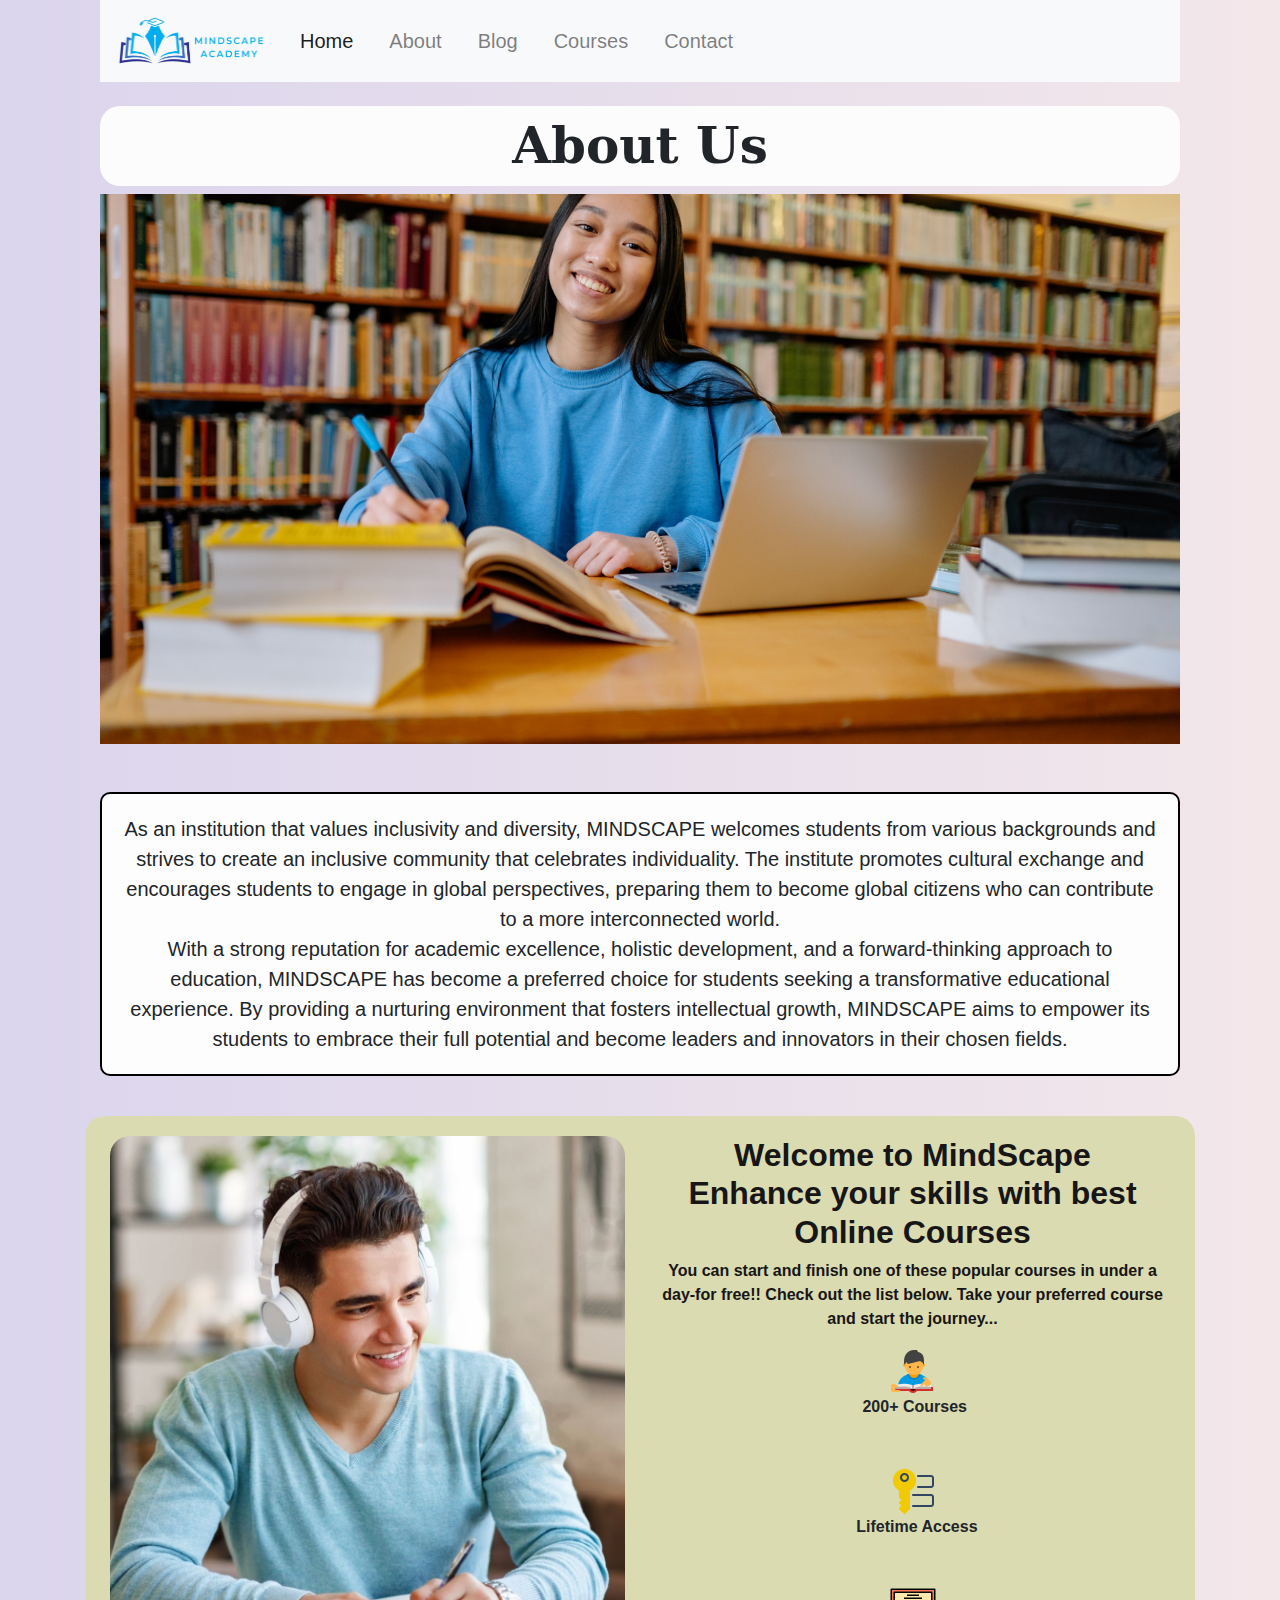
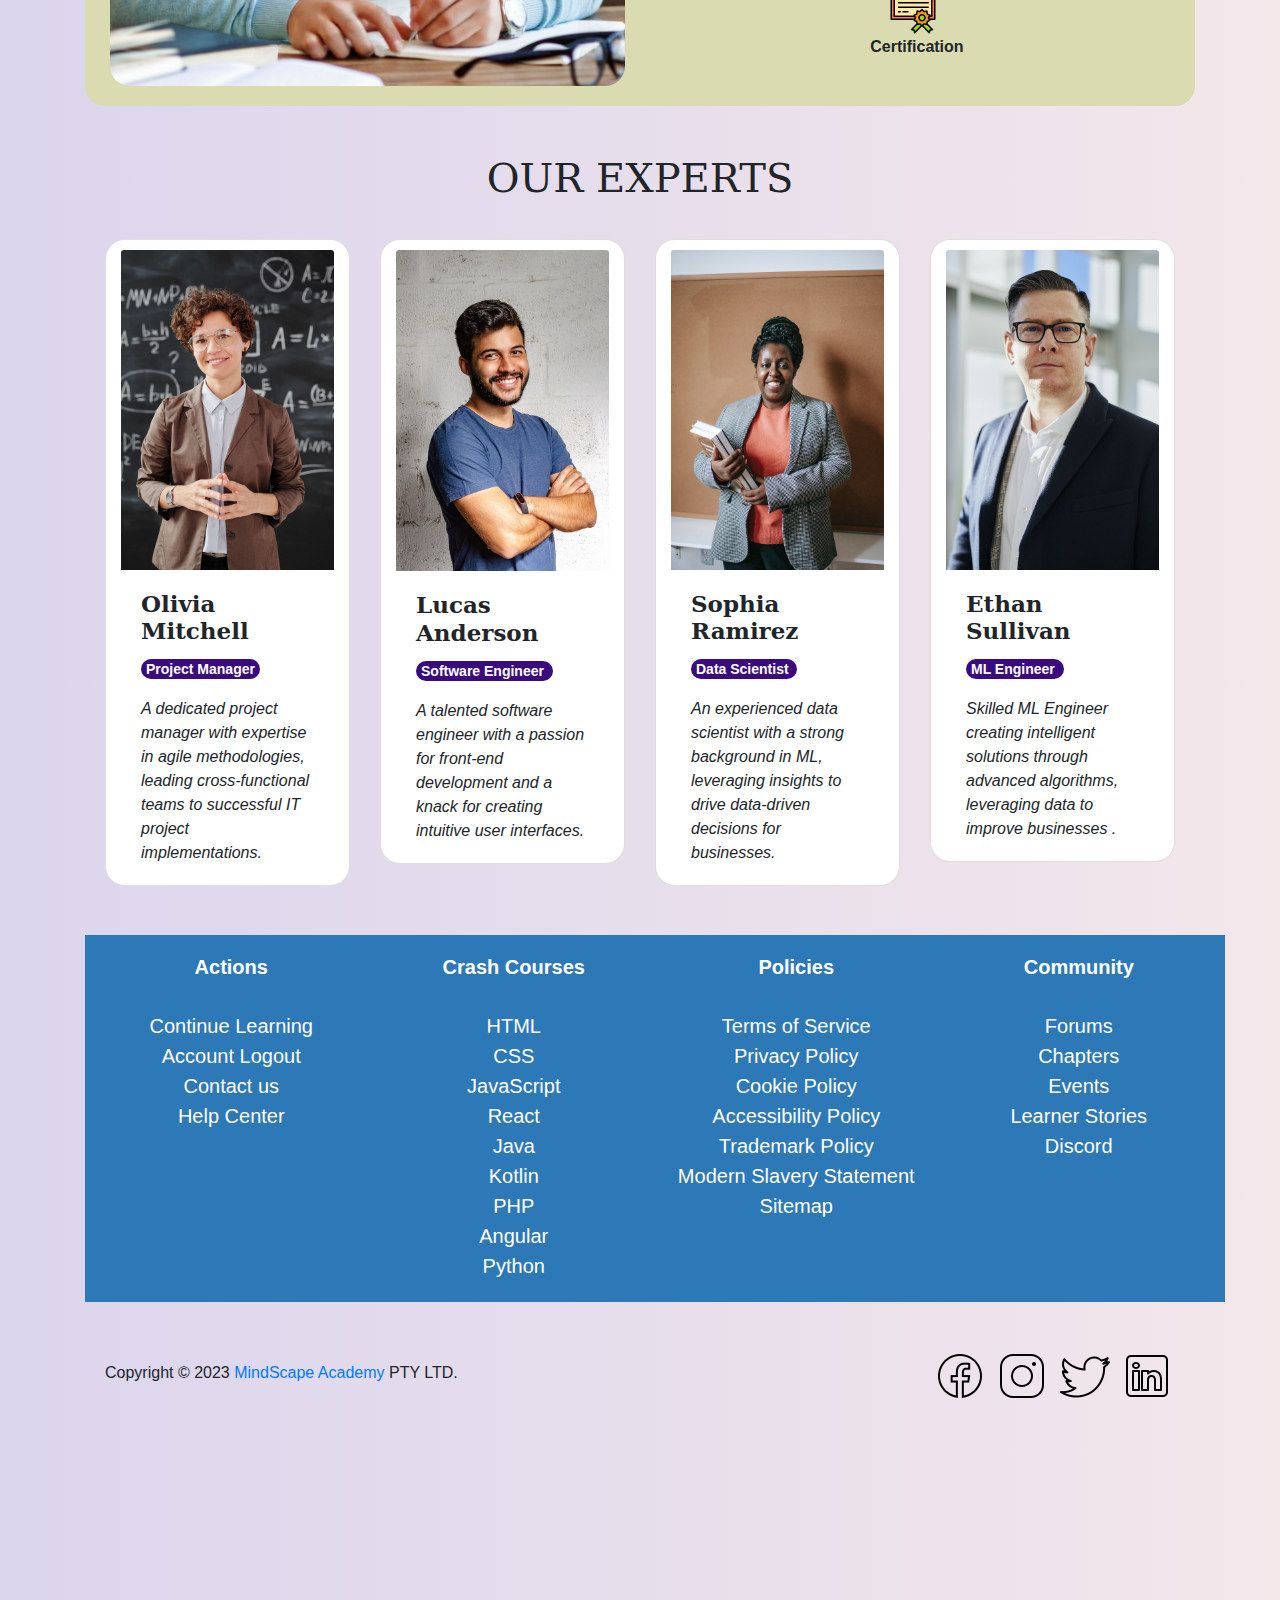
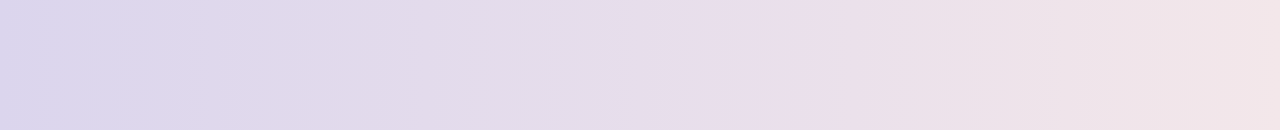
==== about.html @ e6c1ed1a "Add files via upload" ====
<!doctype html>
<html>
<head>
<meta charset="utf-8">
<meta http-equiv="X-UA-Compatible" content="IE=edge">
<meta name="viewport" content="width=device-width, initial-scale=1.0">
<title>Untitled Document</title>
<link href="css/bootstrap-4.4.1.css" rel="stylesheet" type="text/css">
<link href="style01.css" rel="stylesheet" type="text/css">
</head>

<body>
<div class="container-fluid">
  <div class="container">  <div class="container">
    <nav class="navbar navbar-expand-lg navbar-light bg-light"> <a class="navbar-brand" href="#"><img src="images/Blue Modern Education Logo.png"></a>
      <button class="navbar-toggler" type="button" data-toggle="collapse" data-target="#navbarSupportedContent1" aria-controls="navbarSupportedContent1" aria-expanded="false" aria-label="Toggle navigation"> <span class="navbar-toggler-icon"></span> </button>
      <div class="collapse navbar-collapse" id="navbarSupportedContent1">
        <ul class="navbar-nav mr-auto">
          <li class="nav-item active"> <a class="nav-link" href="./index.html">Home <span class="sr-only">(current)</span></a> </li>
          <li class="nav-item"> <a class="nav-link" href="./about.html">About</a> </li>
			<li class="nav-item"> <a class="nav-link" href="./blog.html">Blog</a> </li>
			<li class="nav-item"> <a class="nav-link" href="./courses.html">Courses</a> </li>
			<li class="nav-item"> <a class="nav-link" href="./contact.html">Contact</a> </li>
			
          <li class="nav-item dropdown">
  <div class="dropdown-menu" aria-labelledby="navbarDropdown1"> <a class="dropdown-item" href="#">Action</a> <a class="dropdown-item" href="#">Another action</a>
    <div class="dropdown-divider"></div>
    <a class="dropdown-item" href="#">Something else here</a> </div>
          </li>
        </ul>
</div>
    </nav><br>  <h1 class="topic"><strong>About Us</strong></h1>
    <img src="./images/pexels-yan-krukau-8199555.jpg" class="img-fluid" alt="Placeholder image">
   
<br><br><br><p class="para">As an institution that values inclusivity and diversity, MINDSCAPE welcomes students from various backgrounds and strives to create an inclusive community that celebrates individuality. The institute promotes cultural exchange and encourages students to engage in global perspectives, preparing them to become global citizens who can contribute to a more interconnected world.
<br>
With a strong reputation for academic excellence, holistic development, and a forward-thinking approach to education, MINDSCAPE has become a preferred choice for students seeking a transformative educational experience. By providing a nurturing environment that fosters intellectual growth, MINDSCAPE aims to empower its students to embrace their full potential and become leaders and innovators in their chosen fields.</p><br>
<div class="row detail">
  <div class="col-lg-6"><img src="images/istockphoto-1243744124-2048x2048-transformed.jpeg" class="img-fluid ab" alt="Placeholder image"></div>
  <div class="col-lg-6"><h2 class="con-left text-center ">Welcome to <b>MindScape</b><br> Enhance
your skills with best Online Courses</h2>
	<p class="con-left text-center">You can start and finish one of these popular courses in under a day-for free!! Check out the list below. Take your preferred course and start the journey...</p>
<div class="png">
  <img src="images/icons8-man-reading-a-book-48.png"><b>&nbsp;200+ Courses </b><br>
	  </div>
	  <br>
	  <div class="png">
	<img src="images/icons8-access-48.png"> <b>&nbsp; Lifetime Access </b><br>
	  </div>
	  <br>
	  <div class="png">
	<img src="images/card-img.png"> <b>&nbsp; Certification </b><br>
	  </div>
	</div>
</div><br>
<br><h1 class="text-uppercase">Our Experts</h1>
<br>
<div class="row">
  <div class="col-lg-3">
    <div class="card col-md-4 col-lg-12"> <img class="card-img-top" src="images/pexels-max-fischer-5212317.jpg" alt="Card image cap">
      <div class="card-body">
        <h5 class="card-title h">Olivia Mitchell&nbsp;</h5>
		  <p><span>Project Manager</span></p>
        <p class="card-text h"><i> A dedicated project manager with expertise in agile methodologies, leading cross-functional teams to successful IT project implementations.</i></p>
        </div>
    </div>
   </div>
  <div class="col-lg-3">
    <div class="card col-md-4 col-lg-12"> <img class="card-img-top" src="images/pexels-italo-melo-2379004.jpg" alt="Card image cap">
      <div class="card-body">
        <h5 class="card-title h">Lucas Anderson&nbsp;</h5> <p><span>Software Engineer&nbsp;</span></p>
        <p class="card-text h">A talented software engineer with a passion for front-end development and a knack for creating intuitive user interfaces.&nbsp;</p>
        </div>
    </div>
   </div>
  <div class="col-lg-3">
    <div class="card col-md-4 col-lg-12"> <img class="card-img-top" src="images/pexels-katerina-holmes-5905898.jpg" alt="Card image cap">
      <div class="card-body">
        <h5 class="card-title h">Sophia Ramirez&nbsp;</h5> 
        <p><span>Data Scientist&nbsp;</span></p>
        <p class="card-text h">An experienced data scientist with a strong background in ML, leveraging insights to drive data-driven decisions for businesses.&nbsp;</p>
         </div>
    </div>
   </div>
  <div class="col-lg-3">
    <div class="card col-md-4 col-lg-12"> <img class="card-img-top" src="images/pexels-linkedin-sales-navigator-2182970 (1).jpg" alt="Card image cap">
      <div class="card-body ">
        <h5 class="card-title h">Ethan Sullivan&nbsp;</h5> 
        <p><span>ML Engineer&nbsp;</span></p>
        <p class="card-text h text-left">Skilled ML Engineer creating intelligent solutions through advanced algorithms, leveraging data to improve businesses .&nbsp;</p>
         </div>
    </div>
   </div>
</div>
	  <br>
<div class="row" id="footer-details">
      <div class="col-xl-3"><h5>Actions</h5><br><p class="foot-para">Continue Learning <br>
Account Logout
<br>
Contact us<br> Help Center</p></div>
      <div class="col-xl-3"><h5>Crash Courses</h5><br><p class="foot-para">HTML <br>
CSS<br>
JavaScript<br>
React <br>Java
<br>
Kotlin<br>
PHP<br>Angular<br>
Python</p>
	  </div>
      <div class="col-xl-3"><h5>Policies</h5><br><p class="foot-para">Terms of Service<br>
Privacy Policy<br>
Cookie Policy<br>
Accessibility Policy<br>
Trademark Policy<br>
Modern Slavery Statement<br>
Sitemap</p></div>
      <div class="col-xl-3"><h5>Community</h5><br><p class="foot-para">Forums<br>
Chapters<br>
Events<br>
Learner Stories<br>
Discord</p></div>
    </div>
	  <br>
    <div class="row" id="row01">
  <div class="col-xl-6 head">
	  Copyright © 2023 <a href="https://nsbm.ac.lk/">MindScape Academy</a> PTY LTD.
  </div>
  <div class="col-xl-6 social">
    <ul class="list-inline">
      <li class="list-inline-item">
        <a href="#"><img src="./images/Social/icons8-facebook-50.png" alt="Facebook"></a>
      </li>
      <li class="list-inline-item">
        <a href="#"><img src="./images/Social/icons8-instagram-50.png" alt="Instagram"></a>
      </li>
      <li class="list-inline-item">
        <a href="#"><img src="./images/Social/icons8-twitter-50.png" alt="Twitter"></a>
      </li>
      <li class="list-inline-item">
        <a href="#"><img src="./images/Social/icons8-linkedin-50.png" alt="LinkedIn"></a>
      </li>
    </ul>
  </div>
</div>

    <br>
</div>
</div>
<script src="js/jquery-3.4.1.min.js"></script>
<script src="js/popper.min.js"></script>
<script src="js/bootstrap-4.4.1.js"></script>
</body>
</html>
---- style01.css ----
@charset "utf-8";

#navbarSupportedContent1 .navbar-nav.mr-auto .nav-item {
	margin: 10px 10px;
	font-size: 20px;
}

body{
	background:linear-gradient(90deg,#dbd5ed, #f3e7ea );
	
}
.carousel-item.active .carousel-caption h5 {
    font-size: 50px;

}
.carousel-item .carousel-caption p {
    font-size: large;
    font-weight: 600;
}
.carousel-inner .carousel-item .carousel-caption {
    background-color: rgba(0,0,0,0.60);
}
.carousel-item .carousel-caption .btn.btn-lg {
    background-color: rgba(45,65,214,1.00);
    text-shadow: 0px 0px rgba(255,254,254,1.00);
    color: rgba(255,255,255,1.00);
}
.container-fluid .container .text-center {
    color: rgba(49,17,230,1.00);
	font-weight: 700;
}
.container-fluid .container .text-para.text-center {
    color: rgba(0,0,0,1.00);
    font-size: large;
	font-weight: 500;
}
.card.col-md-4.col-lg-12 .card-body .text-right {
    margin-left: 117px;
}
.container-fluid .container #carouselExampleIndicators1 {
	margin-top: 30px;
}
.navbar.navbar-expand-lg.navbar-light.bg-light .navbar-brand .rounded {
    position: absolute;
	top: -39px;
}
.card.col-md-4.col-lg-12 .card-body .text-right {
    font-size: 17px;
}
.container-fluid .container .images.img-fluid {
    background-color: rgba(0,0,0,0.80);
	opacity: 0.6;
}
.container-fluid .container .row {
	padding: 5px;
}
.row .col-xl-3 h5 {
	text-align: center;
	font-weight: 700;
}
.row .col-xl-6.social .list-inline {
	margin-bottom: 300px;
	margin-left: 280px;
}
.row .col-xl-3 .foot-para {
	text-align: center;
	font-size: 20px;
}
.container .row .col-xl-6.head {
	margin: 10px auto;
	font-size: 16px;
}

.container-fluid .container .row {
}.container-fluid .container #row01 {
	margin-top: 20px;
}
.container-fluid .container #footer-details {
	background:rgba(45,120,183,1.00);
	color: white;
	padding-top: 20px;
	width: 1140px;
}
.container-fluid .container .img-fluid {
    height: 550px;
	width: 100%;
	background-size: 100% 100%;
	background-position:0 100px;
	object-fit: cover;

}
.container-fluid .container .about{
	text-align: center;
	position: absolute;
	top: 300px;
	left: 700px;
	color: white;
	font-weight: 800;
	font-size: 50px;
	background: rgba(0,0,0,0.7);
	padding: 30px 30px;
	border-radius: 20px;

}
.row .col-lg-6 .img-fluid.ab {
	object-fit: cover;
	background-position:center;
	border-radius: 20px;
}
.row .col-lg-6 .png {
	display: flex;
	flex-direction: column;
	align-items: center;
}
.row .col-lg-6 .con-left {
	color:rgba(23,21,21,1.00);
}
.card.col-md-4.col-lg-12 .card-body .card-title.h {
    font-family: Constantia, "Lucida Bright", "DejaVu Serif", Georgia, serif;
	font-size: 23px;
	font-weight: 600;
}
.card-body p span {
    font-weight: bold;
	color:white;
	background: rgba(58,11,126,1.00);
	padding: 2px 5px;
	font-size: 14px;
	border-radius: 10px;
}
.card.col-md-4.col-lg-12 .card-body .card-text.h {
    font-style: italic;
}
.container-fluid .container .row.detail {
	background: rgba(218,219,177,1.00);
	padding: 20px 10px;
	border-radius: 20px
}
.container-fluid .container .para {
	font-size: 20px;
	text-align: center;
	border: 2px solid black;
	padding: 20px 20px;
	border-radius: 10px
}
.container-fluid .container h1 {
	text-align: center;
	font-family: "Lucida Bright", "DejaVu Serif", Georgia, "serif";
}


.container-fluid .container .blog {
	text-align: center;
	position: absolute;
	top: 300px;
	left: 750px;
	color: white;
	font-weight: 800;
	font-size: 50px;
	background: rgba(0,0,0,0.7);
	padding: 30px 30px;
	border-radius: 20px;
}

.container-fluid .container .course {
	text-align: center;
	position: absolute;
	top: 300px;
	left: 730px;
	color: white;
	font-weight: 800;
	font-size: 50px;
	background: rgba(0,0,0,0.7);
	padding: 30px 30px;
	border-radius: 20px;
}
.container-fluid .container .contact {
	text-align: center;
	position: absolute;
	top: 300px;
	left: 730px;
	color: white;
	font-weight: 800;
	font-size: 50px;
	background: rgba(0,0,0,0.7);
	padding: 30px 30px;
	border-radius: 20px;
}
.col-lg-6 .det img {
	width: 30px;
	margin: 5px 10px;
}
.col-lg-6 .det{
	margin-left: 20px;
	margin-top: 20px;
}

.container-fluid .container #details {
	padding: 10px;
	box-shadow: 3px 3px 10px 3px;
	border-radius: 20px;
}
.card.col-md-4.col-lg-12 .card-body .course-text {
	margin-left: 250px;
	font-size: 20px;
	font-weight: 500;
}
.container-fluid .container .para {
	background: #fdfdfd;
}
.row .col-lg-3 .card.col-md-4.col-lg-12 {
	padding-top: 10px;
	border-radius: 20px;
}
.container .container .topic {
	font-size: 50px;
	padding: 10px 50px;
	background: #fcfcfc;
	border-radius: 20px;
}
.navbar.navbar-expand-lg.navbar-light.bg-light .navbar-brand img {
	width: 150px;
	height: 50px;
}
.navbar-nav.mr-auto .nav-item.active .nav-link {
	font-size: 20px;
}
.card.col-md-4 .card-body .text-right {
	margin-left: 117px;
}

@media (max-width: 1199px) {
    .col-xl-3 {
      flex-basis: 50%;
      max-width: 50%;
    }
  }

  @media (max-width: 991px) {
    .col-lg-6 {
      flex-basis: 50%;
      max-width: 50%;
    }
  }

  @media (max-width: 767px) {
    .col-md-6, .col-sm-12, .col-12 {
      flex-basis: 50%;
      max-width: 50%;
    }
  }
 @media (max-width:500px) {
    .col-md-6, .col-sm-12, .col-12 {
      flex-basis: 50%;
      max-width: 50%;
    }
  }
.card {
  margin-bottom: 20px;
}

@media (min-width: 576px) {
  .card-columns {
    column-count: 2;
  }
}

@media (min-width: 768px) {
  .card-columns {
    column-count: 3;
  }
}

@media (min-width: 992px) {
  .card-columns {
    column-count: 4;
  }
}
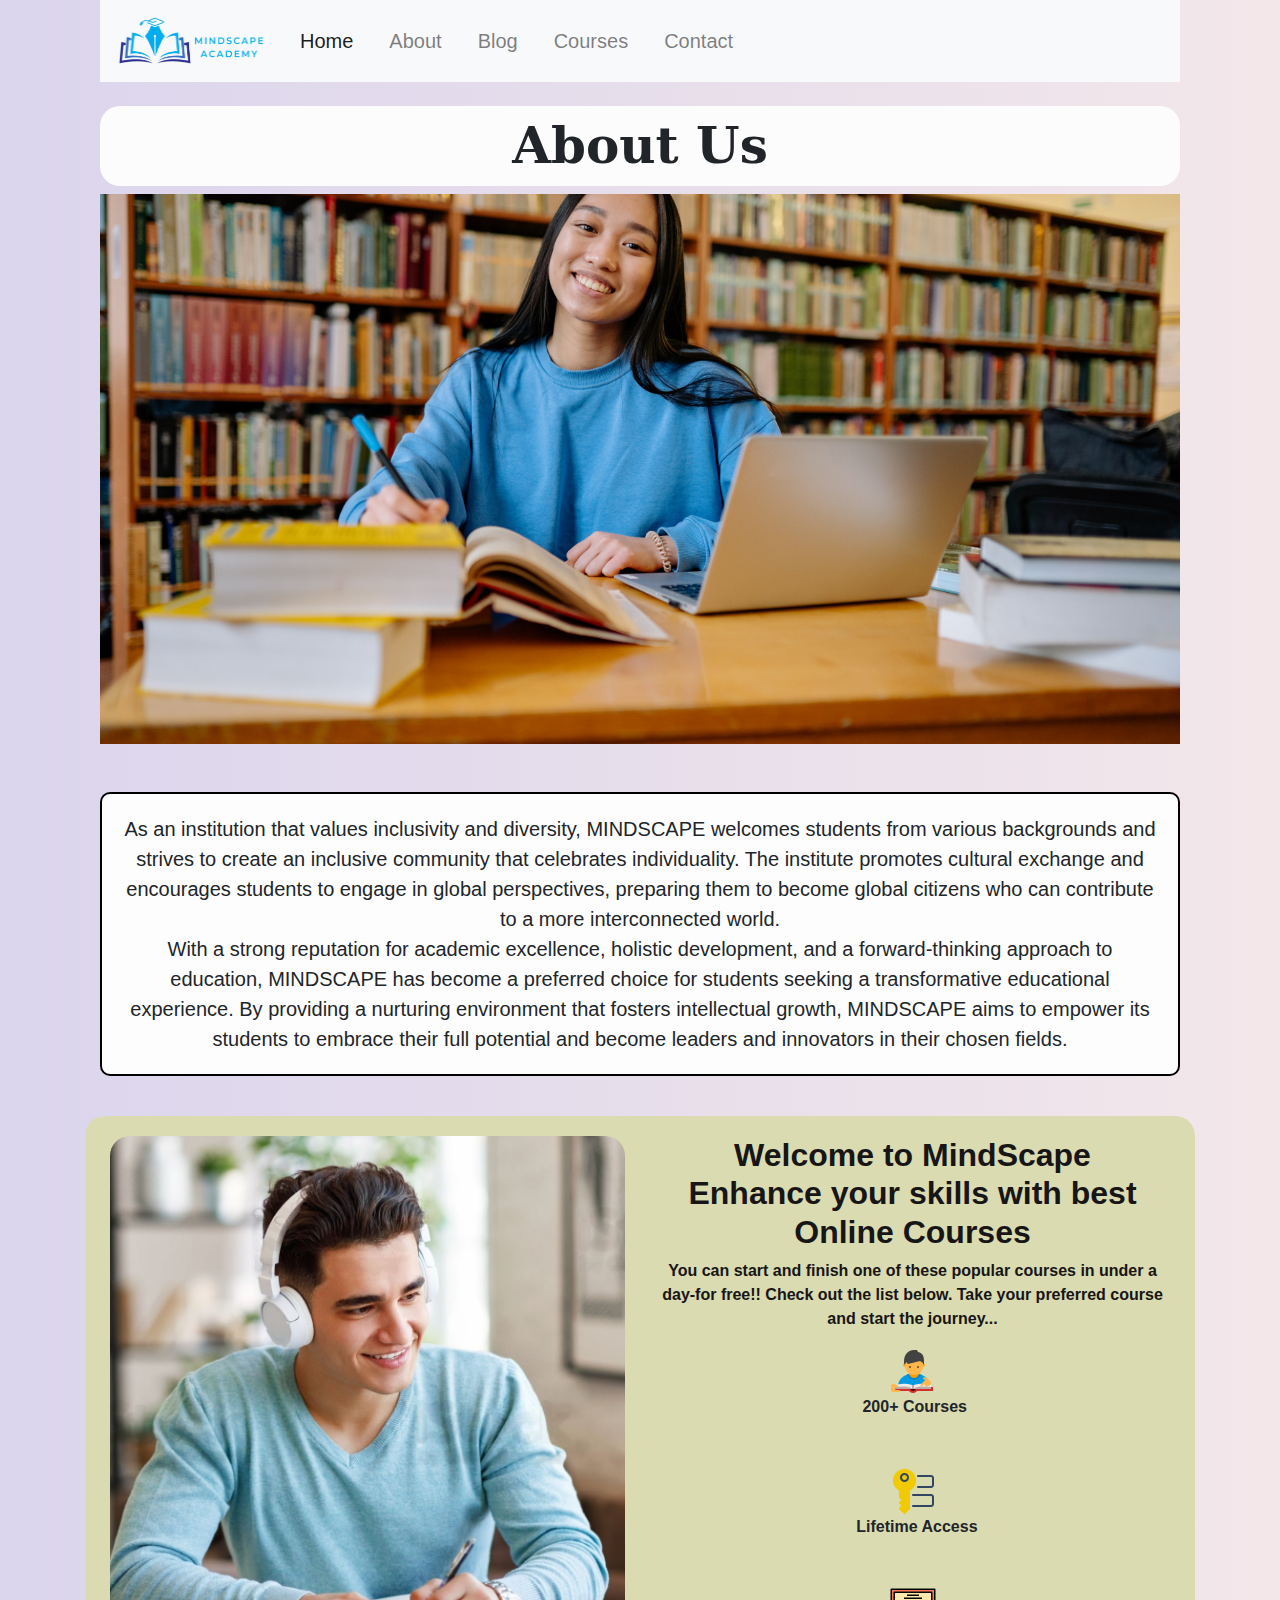
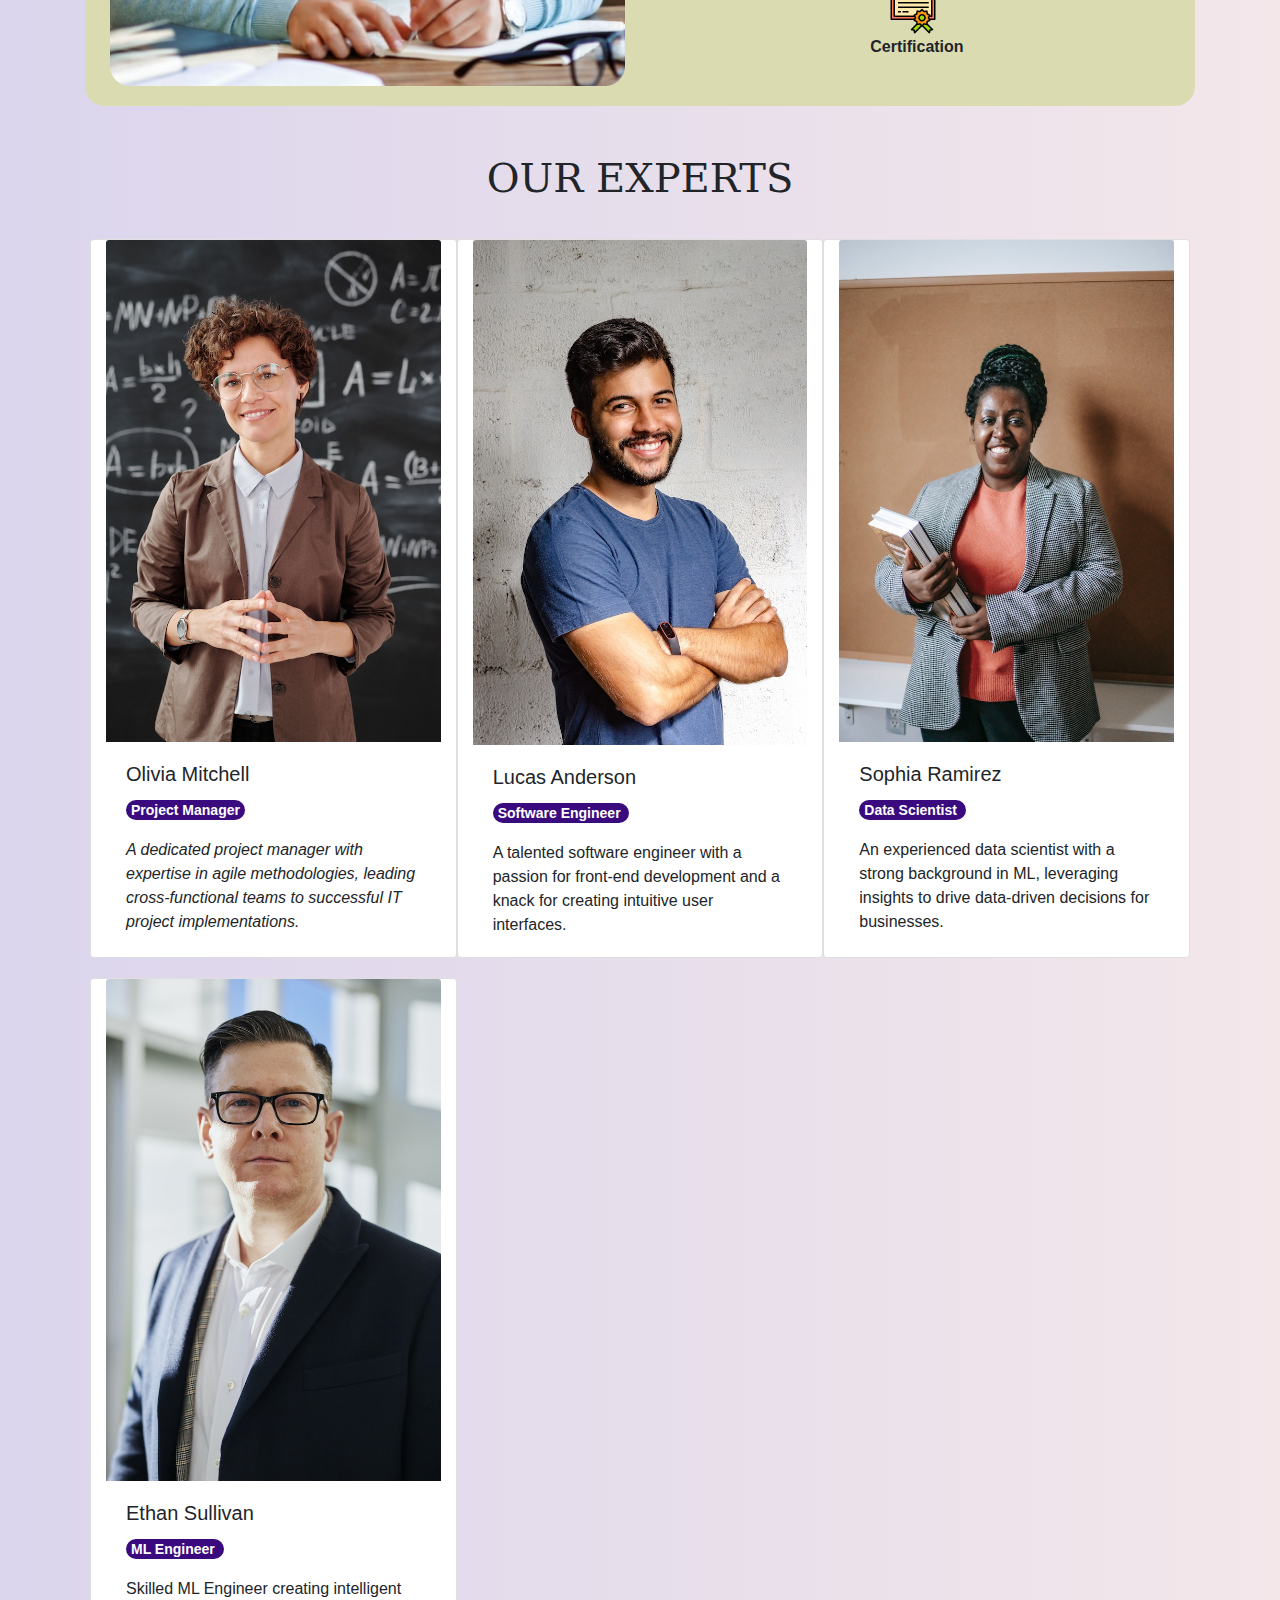
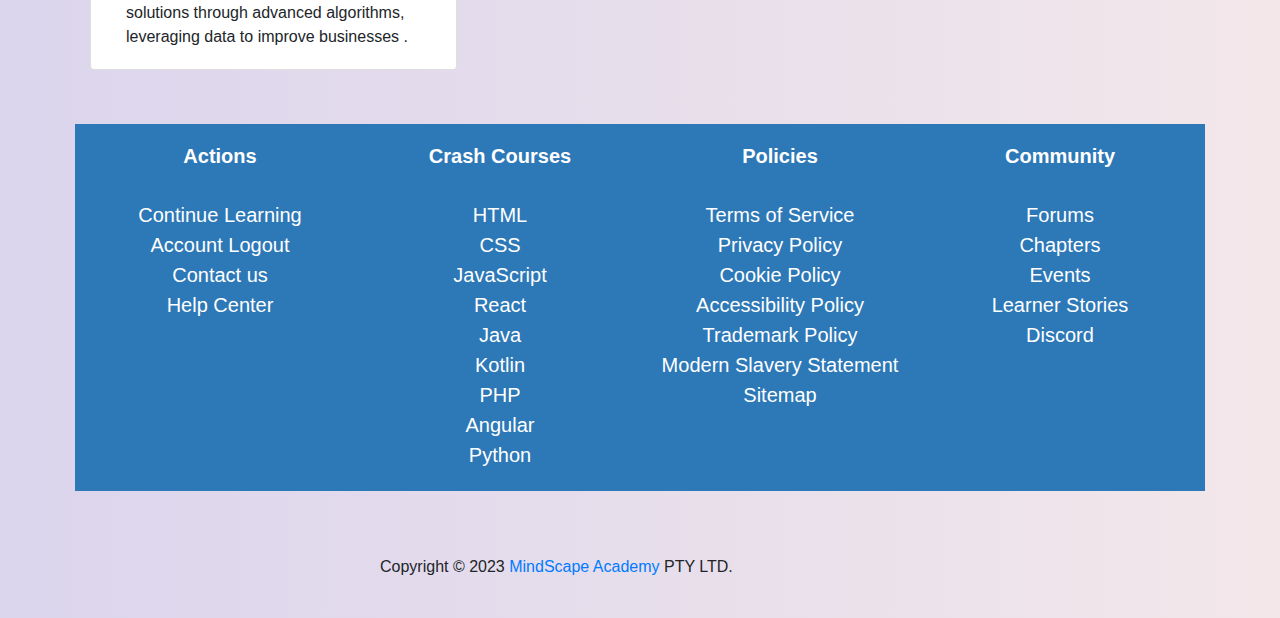
==== commit 2103aa7c: "Update about.html" ====
--- a/about.html
+++ b/about.html
@@ -56,43 +56,44 @@
 <br><h1 class="text-uppercase">Our Experts</h1>
 <br>
 <div class="row">
-  <div class="col-lg-3">
-    <div class="card col-md-4 col-lg-12"> <img class="card-img-top" src="images/pexels-max-fischer-5212317.jpg" alt="Card image cap">
+  
+    <div class="card col-md-4"> <img class="card-img-top" src="images/pexels-max-fischer-5212317.jpg" alt="Card image cap">
       <div class="card-body">
         <h5 class="card-title h">Olivia Mitchell&nbsp;</h5>
 		  <p><span>Project Manager</span></p>
         <p class="card-text h"><i> A dedicated project manager with expertise in agile methodologies, leading cross-functional teams to successful IT project implementations.</i></p>
         </div>
     </div>
-   </div>
-  <div class="col-lg-3">
-    <div class="card col-md-4 col-lg-12"> <img class="card-img-top" src="images/pexels-italo-melo-2379004.jpg" alt="Card image cap">
+  
+ 
+    <div class="card col-md-4"> <img class="card-img-top" src="images/pexels-italo-melo-2379004.jpg" alt="Card image cap">
       <div class="card-body">
         <h5 class="card-title h">Lucas Anderson&nbsp;</h5> <p><span>Software Engineer&nbsp;</span></p>
         <p class="card-text h">A talented software engineer with a passion for front-end development and a knack for creating intuitive user interfaces.&nbsp;</p>
         </div>
     </div>
-   </div>
-  <div class="col-lg-3">
-    <div class="card col-md-4 col-lg-12"> <img class="card-img-top" src="images/pexels-katerina-holmes-5905898.jpg" alt="Card image cap">
+   
+ 
+    <div class="card col-md-4"> <img class="card-img-top" src="images/pexels-katerina-holmes-5905898.jpg" alt="Card image cap">
       <div class="card-body">
         <h5 class="card-title h">Sophia Ramirez&nbsp;</h5> 
         <p><span>Data Scientist&nbsp;</span></p>
         <p class="card-text h">An experienced data scientist with a strong background in ML, leveraging insights to drive data-driven decisions for businesses.&nbsp;</p>
          </div>
     </div>
-   </div>
-  <div class="col-lg-3">
-    <div class="card col-md-4 col-lg-12"> <img class="card-img-top" src="images/pexels-linkedin-sales-navigator-2182970 (1).jpg" alt="Card image cap">
+ 
+  
+    <div class="card col-md-4"> <img class="card-img-top" src="images/pexels-linkedin-sales-navigator-2182970 (1).jpg" alt="Card image cap">
       <div class="card-body ">
         <h5 class="card-title h">Ethan Sullivan&nbsp;</h5> 
         <p><span>ML Engineer&nbsp;</span></p>
         <p class="card-text h text-left">Skilled ML Engineer creating intelligent solutions through advanced algorithms, leveraging data to improve businesses .&nbsp;</p>
          </div>
     </div>
-   </div>
+  
 </div>
 	  <br>
+	  	  <div class="row">
 <div class="row" id="footer-details">
       <div class="col-xl-3"><h5>Actions</h5><br><p class="foot-para">Continue Learning <br>
 Account Logout
@@ -119,27 +120,11 @@
 Events<br>
 Learner Stories<br>
 Discord</p></div>
-    </div>
+    </div></div>
 	  <br>
     <div class="row" id="row01">
   <div class="col-xl-6 head">
 	  Copyright © 2023 <a href="https://nsbm.ac.lk/">MindScape Academy</a> PTY LTD.
-  </div>
-  <div class="col-xl-6 social">
-    <ul class="list-inline">
-      <li class="list-inline-item">
-        <a href="#"><img src="./images/Social/icons8-facebook-50.png" alt="Facebook"></a>
-      </li>
-      <li class="list-inline-item">
-        <a href="#"><img src="./images/Social/icons8-instagram-50.png" alt="Instagram"></a>
-      </li>
-      <li class="list-inline-item">
-        <a href="#"><img src="./images/Social/icons8-twitter-50.png" alt="Twitter"></a>
-      </li>
-      <li class="list-inline-item">
-        <a href="#"><img src="./images/Social/icons8-linkedin-50.png" alt="LinkedIn"></a>
-      </li>
-    </ul>
   </div>
 </div>
 
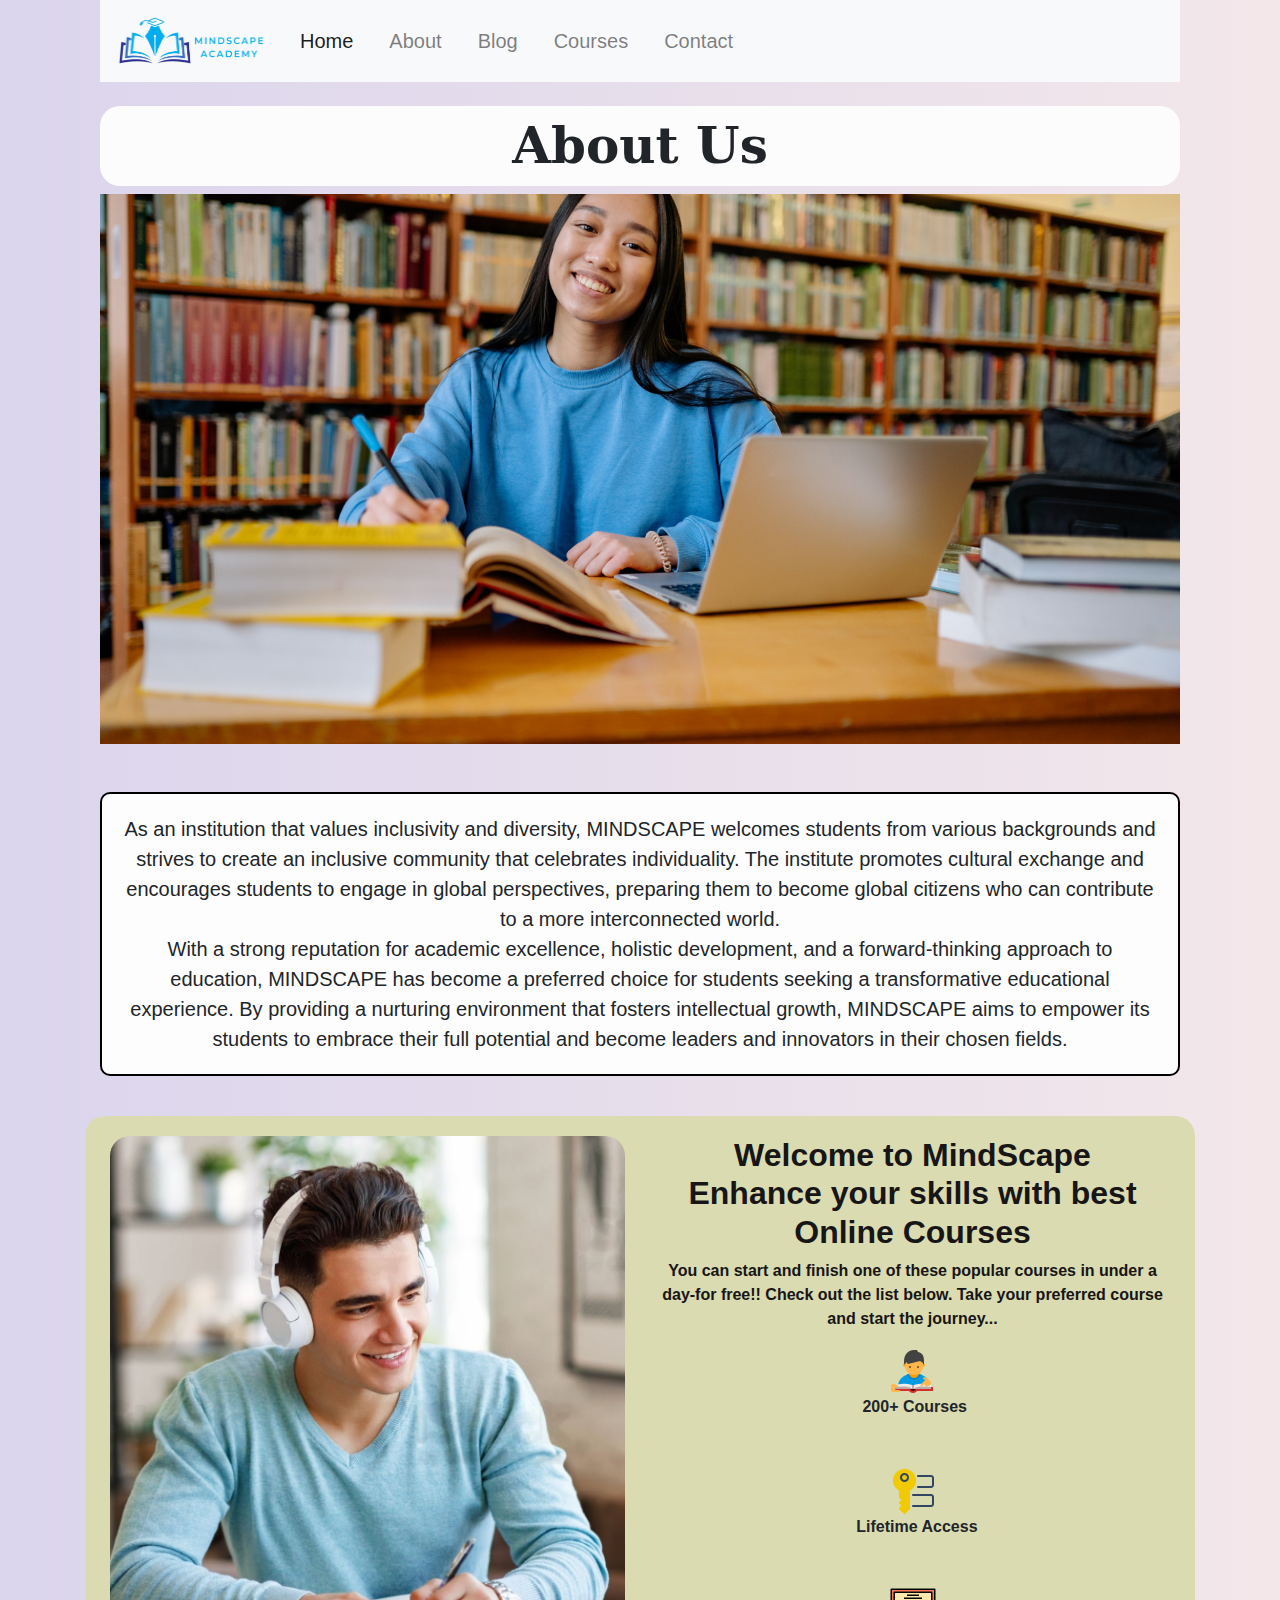
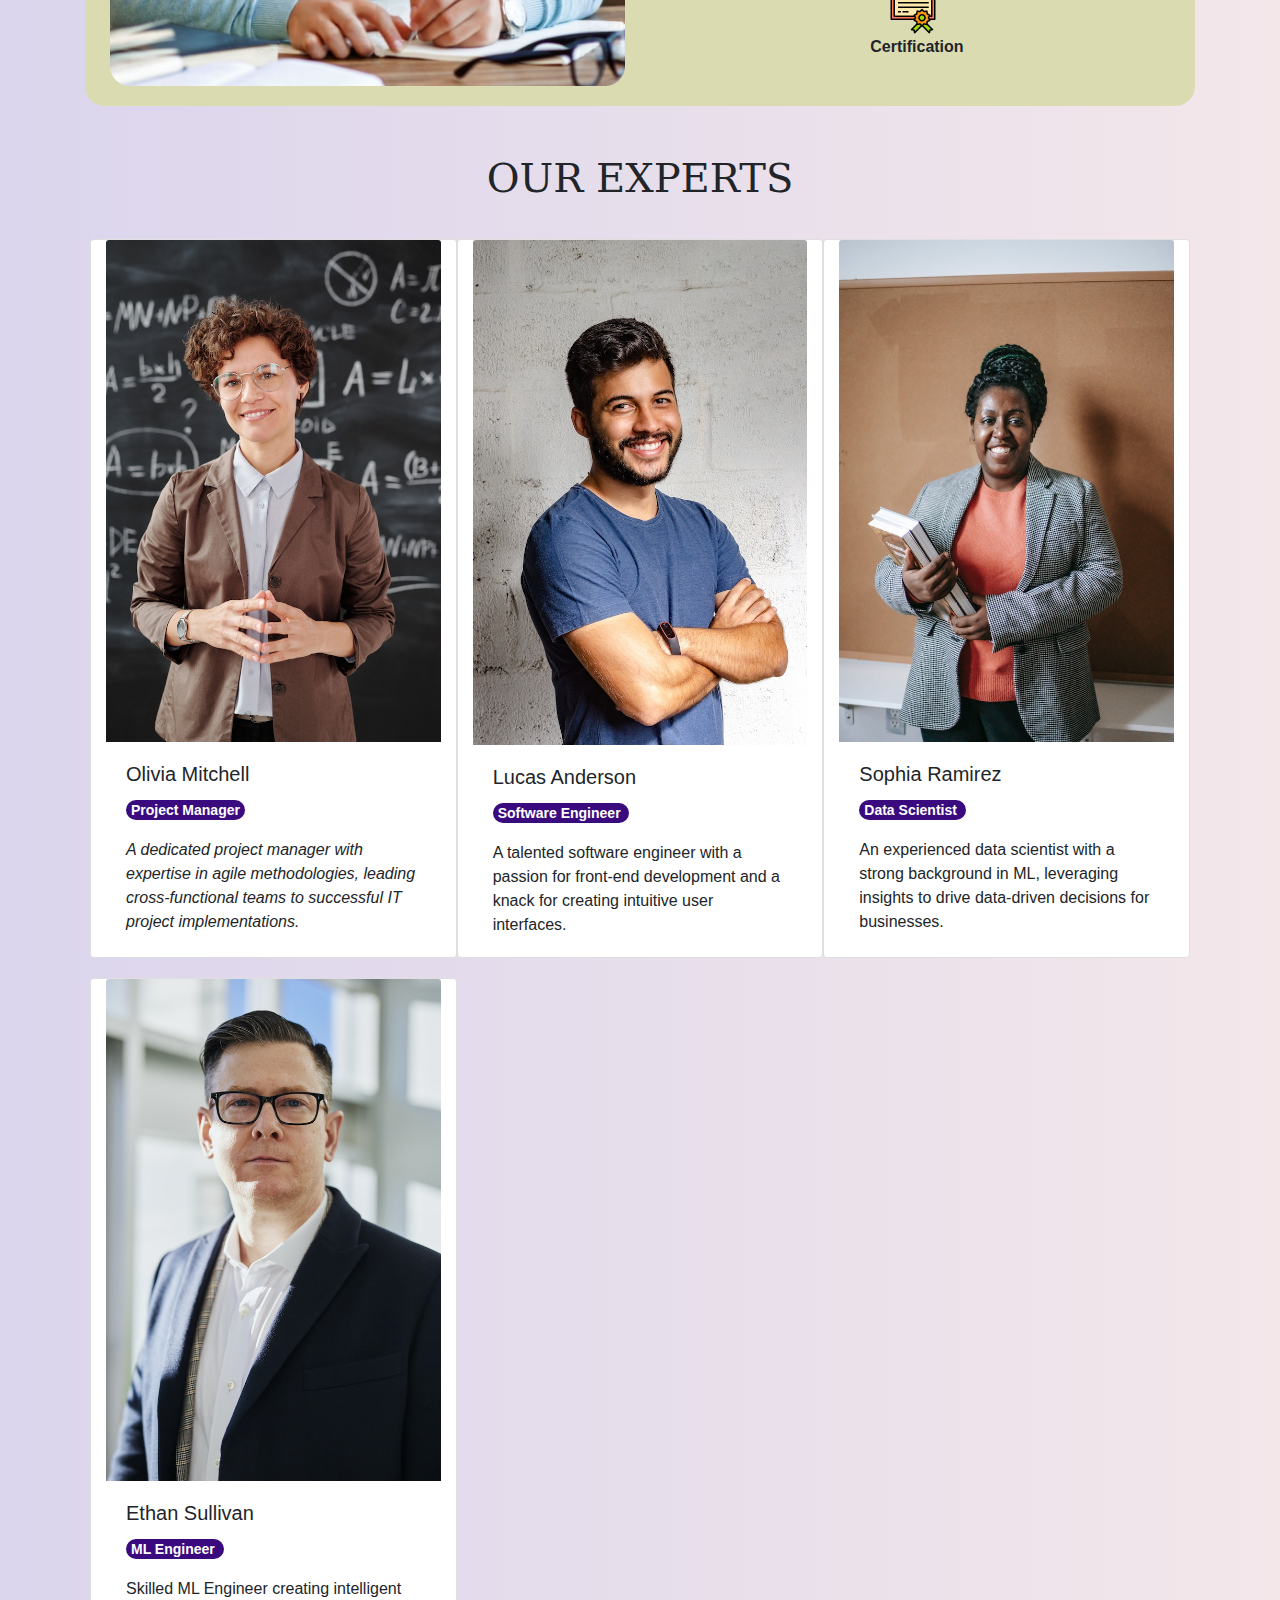
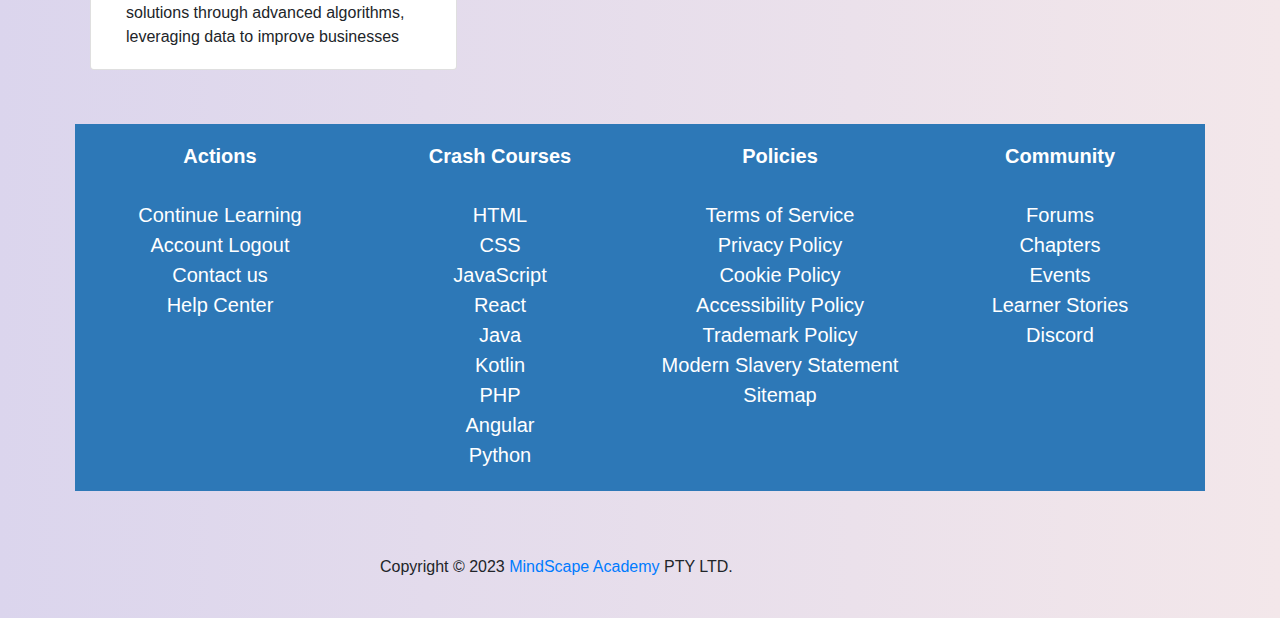
==== commit c31b82f5: "Update about.html" ====
--- a/about.html
+++ b/about.html
@@ -69,25 +69,25 @@
     <div class="card col-md-4"> <img class="card-img-top" src="images/pexels-italo-melo-2379004.jpg" alt="Card image cap">
       <div class="card-body">
         <h5 class="card-title h">Lucas Anderson&nbsp;</h5> <p><span>Software Engineer&nbsp;</span></p>
-        <p class="card-text h">A talented software engineer with a passion for front-end development and a knack for creating intuitive user interfaces.&nbsp;</p>
+        <p class="card-text h">A talented software engineer with a passion for front-end development and a knack for creating intuitive user interfaces.</p>
         </div>
     </div>
    
  
     <div class="card col-md-4"> <img class="card-img-top" src="images/pexels-katerina-holmes-5905898.jpg" alt="Card image cap">
       <div class="card-body">
-        <h5 class="card-title h">Sophia Ramirez&nbsp;</h5> 
+        <h5 class="card-title h">Sophia Ramirez</h5> 
         <p><span>Data Scientist&nbsp;</span></p>
-        <p class="card-text h">An experienced data scientist with a strong background in ML, leveraging insights to drive data-driven decisions for businesses.&nbsp;</p>
+        <p class="card-text h">An experienced data scientist with a strong background in ML, leveraging insights to drive data-driven decisions for businesses.</p>
          </div>
     </div>
  
   
     <div class="card col-md-4"> <img class="card-img-top" src="images/pexels-linkedin-sales-navigator-2182970 (1).jpg" alt="Card image cap">
       <div class="card-body ">
-        <h5 class="card-title h">Ethan Sullivan&nbsp;</h5> 
+        <h5 class="card-title h">Ethan Sullivan</h5> 
         <p><span>ML Engineer&nbsp;</span></p>
-        <p class="card-text h text-left">Skilled ML Engineer creating intelligent solutions through advanced algorithms, leveraging data to improve businesses .&nbsp;</p>
+        <p class="card-text h text-left">Skilled ML Engineer creating intelligent solutions through advanced algorithms, leveraging data to improve businesses</p>
          </div>
     </div>
   
